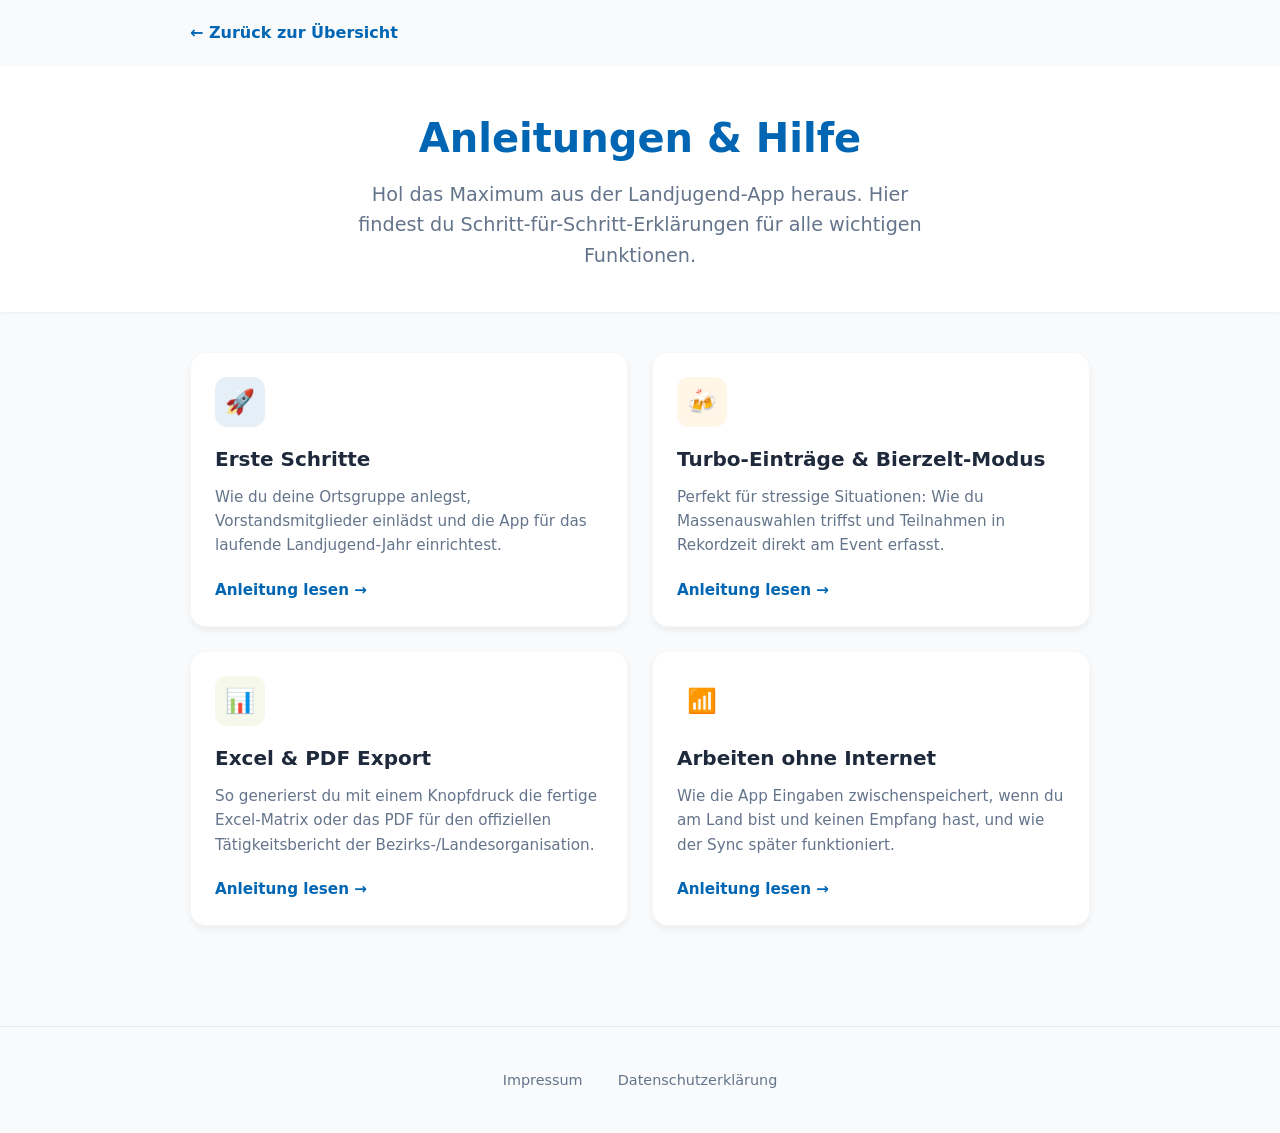
==== anleitungen.html @ d822a66e "Add files via upload" ====
<!DOCTYPE html>
<html lang="de">
<head>
    <meta charset="UTF-8">
    <meta name="viewport" content="width=device-width, initial-scale=1.0">
    <title>Anleitungen - Landjugend App</title>
    <style>
        /* --- Brand Colors --- */
        :root {
            --primary-blue: #0066b3;
            --accent-green: #9ebd35;
            --highlight-orange: #faa61a;
            --bg-color: #f8fafc;
            --text-color: #1e293b;
            --card-bg: #ffffff;
            --sub-text: #64748b;
        }

        body {
            font-family: system-ui, -apple-system, sans-serif;
            margin: 0;
            padding: 0;
            background-color: var(--bg-color);
            color: var(--text-color);
            line-height: 1.6;
        }

        /* --- Navigation --- */
        .top-nav {
            padding: 20px;
            max-width: 900px;
            margin: 0 auto;
        }

        .back-link {
            color: var(--primary-blue);
            text-decoration: none;
            font-weight: 600;
            display: inline-flex;
            align-items: center;
            gap: 8px;
            transition: color 0.2s;
        }

        .back-link:hover {
            color: var(--highlight-orange);
        }

        /* --- Header --- */
        .header {
            text-align: center;
            padding: 40px 20px;
            background-color: var(--card-bg);
            box-shadow: 0 1px 3px rgba(0,0,0,0.05);
            margin-bottom: 40px;
        }

        .header h1 {
            color: var(--primary-blue);
            font-size: 2.5rem;
            margin: 0 0 10px 0;
        }

        .header p {
            color: var(--sub-text);
            font-size: 1.2rem;
            margin: 0;
            max-width: 600px;
            margin: 0 auto;
        }

        /* --- Main Content & Grid --- */
        .container {
            max-width: 900px;
            margin: 0 auto;
            padding: 0 20px 60px 20px;
        }

        .guide-grid {
            display: grid;
            grid-template-columns: repeat(auto-fit, minmax(300px, 1fr));
            gap: 24px;
        }

        /* --- Guide Cards --- */
        .guide-card {
            background: var(--card-bg);
            border-radius: 16px;
            padding: 24px;
            box-shadow: 0 4px 6px rgba(0,0,0,0.05);
            border: 1px solid rgba(0,0,0,0.03);
            transition: transform 0.2s, box-shadow 0.2s;
            display: flex;
            flex-direction: column;
            cursor: pointer;
        }

        .guide-card:hover {
            transform: translateY(-5px);
            box-shadow: 0 10px 15px rgba(0,0,0,0.1);
            border-color: rgba(158, 189, 53, 0.3); /* Accent Green border on hover */
        }

        .icon-box {
            width: 50px;
            height: 50px;
            border-radius: 12px;
            display: flex;
            justify-content: center;
            align-items: center;
            font-size: 1.5rem;
            margin-bottom: 16px;
        }

        /* Individual Card Colors */
        .icon-green { background-color: rgba(158, 189, 53, 0.1); color: var(--accent-green); }
        .icon-blue { background-color: rgba(0, 102, 179, 0.1); color: var(--primary-blue); }
        .icon-orange { background-color: rgba(250, 166, 26, 0.1); color: var(--highlight-orange); }

        .guide-card h3 {
            margin: 0 0 10px 0;
            color: var(--text-color);
            font-size: 1.25rem;
        }

        .guide-card p {
            margin: 0 0 20px 0;
            color: var(--sub-text);
            font-size: 0.95rem;
            flex-grow: 1;
        }

        .read-more {
            color: var(--primary-blue);
            font-weight: 600;
            text-decoration: none;
            font-size: 0.95rem;
        }

        /* --- Footer --- */
        .footer {
            text-align: center;
            padding: 40px 20px;
            border-top: 1px solid #e2e8f0;
            margin-top: 40px;
        }

        .footer a {
            color: var(--sub-text);
            text-decoration: none;
            margin: 0 15px;
            font-size: 0.9rem;
        }

        .footer a:hover {
            color: var(--primary-blue);
            text-decoration: underline;
        }
    </style>
</head>
<body>

    <nav class="top-nav">
        <a href="index.html" class="back-link">&larr; Zurück zur Übersicht</a>
    </nav>

    <header class="header">
        <h1>Anleitungen & Hilfe</h1>
        <p>Hol das Maximum aus der Landjugend-App heraus. Hier findest du Schritt-für-Schritt-Erklärungen für alle wichtigen Funktionen.</p>
    </header>

    <main class="container">
        <div class="guide-grid">
            
            <!-- Karte 1: Erste Schritte -->
            <article class="guide-card">
                <div class="icon-box icon-blue">🚀</div>
                <h3>Erste Schritte</h3>
                <p>Wie du deine Ortsgruppe anlegst, Vorstandsmitglieder einlädst und die App für das laufende Landjugend-Jahr einrichtest.</p>
                <span class="read-more">Anleitung lesen &rarr;</span>
            </article>

            <!-- Karte 2: Bierzelt-Modus -->
            <article class="guide-card">
                <div class="icon-box icon-orange">🍻</div>
                <h3>Turbo-Einträge & Bierzelt-Modus</h3>
                <p>Perfekt für stressige Situationen: Wie du Massenauswahlen triffst und Teilnahmen in Rekordzeit direkt am Event erfasst.</p>
                <span class="read-more">Anleitung lesen &rarr;</span>
            </article>

            <!-- Karte 3: Exporte -->
            <article class="guide-card">
                <div class="icon-box icon-green">📊</div>
                <h3>Excel & PDF Export</h3>
                <p>So generierst du mit einem Knopfdruck die fertige Excel-Matrix oder das PDF für den offiziellen Tätigkeitsbericht der Bezirks-/Landesorganisation.</p>
                <span class="read-more">Anleitung lesen &rarr;</span>
            </article>

            <!-- Karte 4: Offline-Modus (Optional/Später) -->
            <article class="guide-card">
                <div class="icon-box icon-sub">📶</div>
                <h3>Arbeiten ohne Internet</h3>
                <p>Wie die App Eingaben zwischenspeichert, wenn du am Land bist und keinen Empfang hast, und wie der Sync später funktioniert.</p>
                <span class="read-more">Anleitung lesen &rarr;</span>
            </article>

        </div>
    </main>

    <footer class="footer">
        <a href="impressum.html">Impressum</a>
        <a href="datenschutz.html">Datenschutzerklärung</a>
    </footer>

</body>
</html>
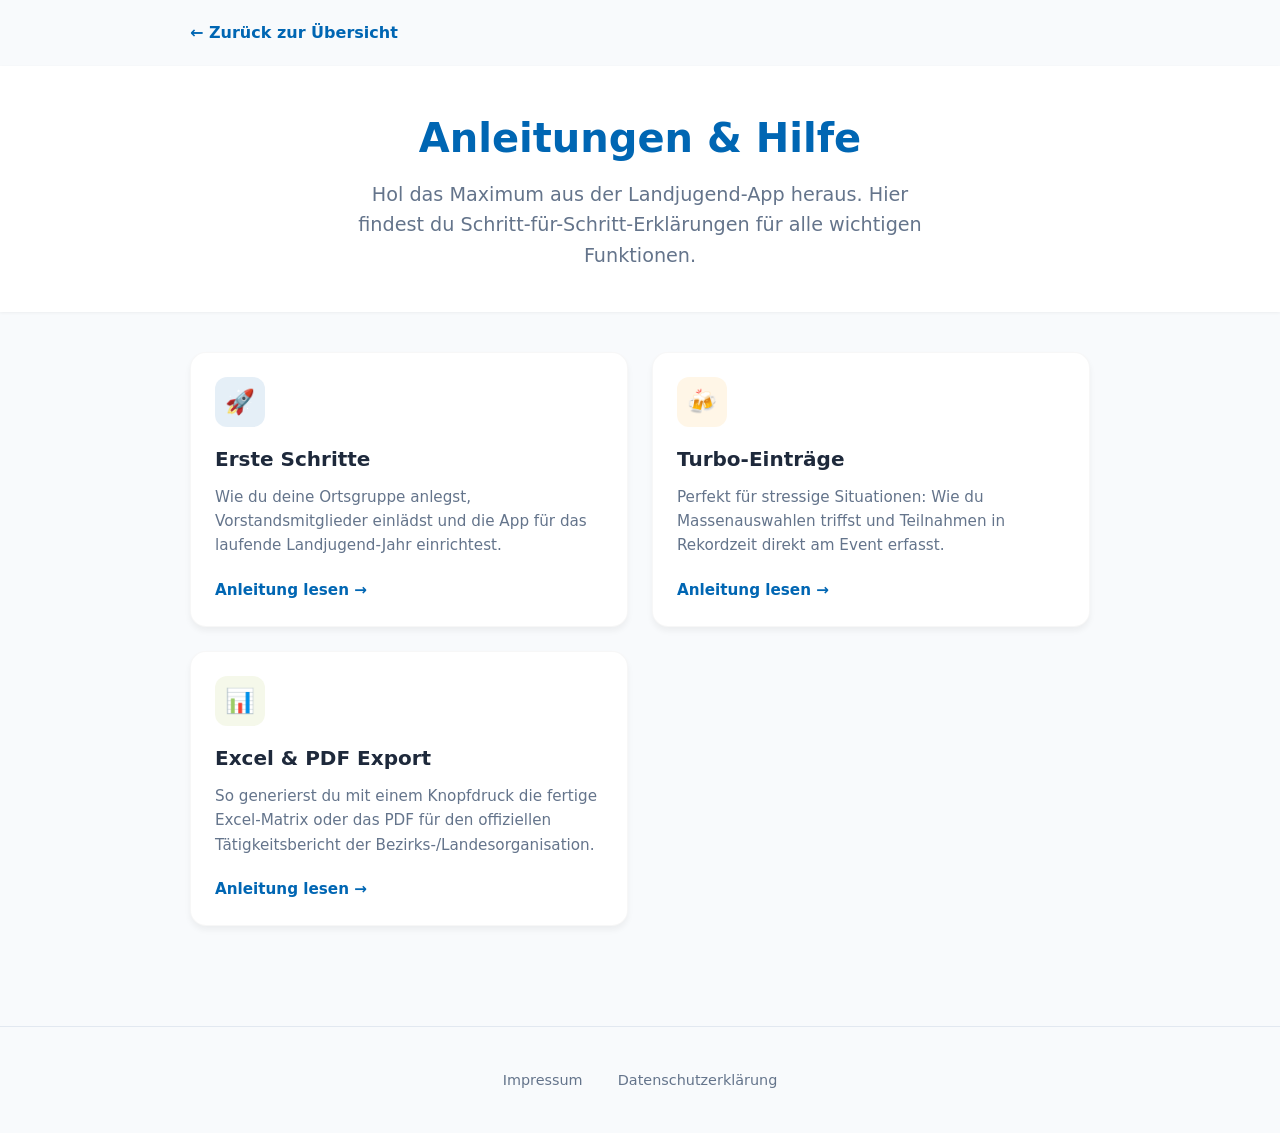
==== commit 21073db6: "Update guide cards and remove offline mode section" ====
--- a/anleitungen.html
+++ b/anleitungen.html
@@ -161,7 +161,7 @@
 <body>
 
     <nav class="top-nav">
-        <a href="index.html" class="back-link">&larr; Zurück zur Übersicht</a>
+        <a href="index" class="back-link">&larr; Zurück zur Übersicht</a>
     </nav>
 
     <header class="header">
@@ -180,10 +180,10 @@
                 <span class="read-more">Anleitung lesen &rarr;</span>
             </article>
 
-            <!-- Karte 2: Bierzelt-Modus -->
+            <!-- Karte 2: Turbo-Modus -->
             <article class="guide-card">
                 <div class="icon-box icon-orange">🍻</div>
-                <h3>Turbo-Einträge & Bierzelt-Modus</h3>
+                <h3>Turbo-Einträge</h3>
                 <p>Perfekt für stressige Situationen: Wie du Massenauswahlen triffst und Teilnahmen in Rekordzeit direkt am Event erfasst.</p>
                 <span class="read-more">Anleitung lesen &rarr;</span>
             </article>
@@ -197,20 +197,20 @@
             </article>
 
             <!-- Karte 4: Offline-Modus (Optional/Später) -->
-            <article class="guide-card">
+            <!-- <article class="guide-card">
                 <div class="icon-box icon-sub">📶</div>
                 <h3>Arbeiten ohne Internet</h3>
                 <p>Wie die App Eingaben zwischenspeichert, wenn du am Land bist und keinen Empfang hast, und wie der Sync später funktioniert.</p>
                 <span class="read-more">Anleitung lesen &rarr;</span>
-            </article>
+            </article> -->
 
         </div>
     </main>
 
     <footer class="footer">
-        <a href="impressum.html">Impressum</a>
-        <a href="datenschutz.html">Datenschutzerklärung</a>
+        <a href="impressum">Impressum</a>
+        <a href="datenschutz">Datenschutzerklärung</a>
     </footer>
 
 </body>
-</html>+</html>
